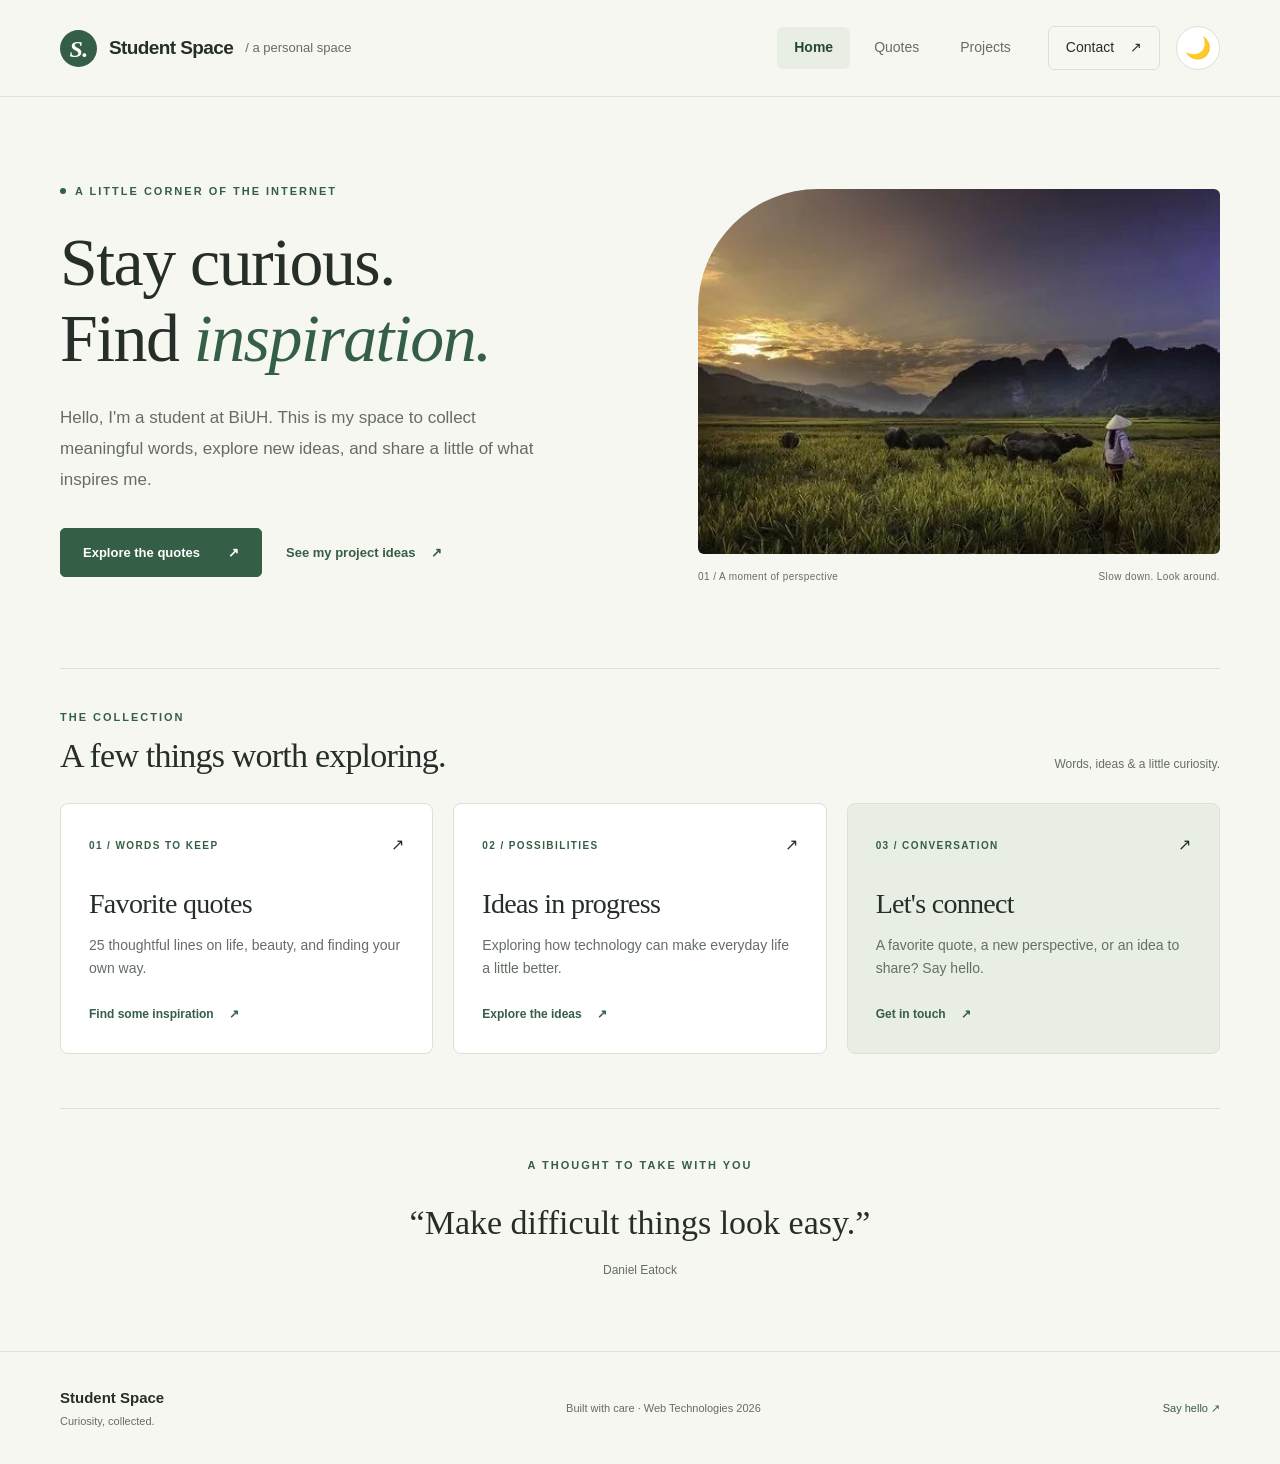
==== index.html @ 456e5ab8 "This is my first commit" ====
<!DOCTYPE html>
<html lang="en">
<head>
  <meta charset="UTF-8">
  <meta name="viewport" content="width=device-width, initial-scale=1.0">
  <meta name="description" content="A personal collection of thoughtful words, project ideas, and things worth exploring.">
  <meta name="theme-color" content="#f7f7f2">
  <title>Home | Student Space</title>
  <link rel="icon" type="image/svg+xml" href="favicon.svg">
  <script src="theme.js"></script>
  <link rel="stylesheet" href="styles.css">
  <script src="nav.js" defer></script>
</head>
<body>
  <a class="skip-link" href="#main-content">Skip to content</a>
  <header id="site-header"><nav class="site-nav container" aria-label="Main navigation">
      <a class="brand" href="index.html" aria-current="page"><span class="brand-mark" aria-hidden="true">S.</span> Student Space<span class="brand-note"> / a personal space</span></a>
      <ul class="nav-links">
        <li><a href="index.html" aria-current="page">Home</a></li>
        <li><a href="quotes.html">Quotes</a></li>
        <li><a href="project.html">Projects</a></li>
        <li><a href="contact.html">Contact <span aria-hidden="true">&nearr;</span></a></li>
      </ul>
      <button id="theme-toggle" class="theme-toggle" type="button" aria-label="Switch to night mode" title="Switch to night mode" hidden><span aria-hidden="true">&#127769;</span></button>
    </nav></header>
  <main id="main-content" class="container">
    <section class="home-hero">
      <div class="hero-copy">
        <p class="eyebrow"><span class="status-dot"></span> A LITTLE CORNER OF THE INTERNET</p>
        <h1>Stay curious.<br>Find <em>inspiration.</em></h1>
        <p class="intro">Hello, I'm a student at BiUH. This is my space to collect meaningful words, explore new ideas, and share a little of what inspires me.</p>
        <div class="button-row"><a class="button" href="quotes.html">Explore the quotes <span aria-hidden="true">&nearr;</span></a><a class="text-link" href="project.html">See my project ideas <span aria-hidden="true">&nearr;</span></a></div>
      </div>
      <figure class="hero-image"><img src="123.jpg" alt="A farmer and buffalo in green fields beneath mountains at sunset" width="510" height="340"><figcaption><span>01 / A moment of perspective</span><span>Slow down. Look around.</span></figcaption></figure>
    </section>
    <section class="explore-section" aria-labelledby="explore-heading">
      <div class="section-heading"><div><p class="eyebrow">THE COLLECTION</p><h2 id="explore-heading">A few things worth exploring.</h2></div><span class="small-note">Words, ideas &amp; a little curiosity.</span></div>
      <div class="feature-grid">
        <a class="feature-card" href="quotes.html"><span class="card-top"><span class="eyebrow">01 / WORDS TO KEEP</span><span aria-hidden="true">&nearr;</span></span><h3>Favorite quotes</h3><p>25 thoughtful lines on life, beauty, and finding your own way.</p><span class="card-link">Find some inspiration <span aria-hidden="true">&nearr;</span></span></a>
        <a class="feature-card" href="project.html"><span class="card-top"><span class="eyebrow">02 / POSSIBILITIES</span><span aria-hidden="true">&nearr;</span></span><h3>Ideas in progress</h3><p>Exploring how technology can make everyday life a little better.</p><span class="card-link">Explore the ideas <span aria-hidden="true">&nearr;</span></span></a>
        <a class="feature-card feature-card-green" href="contact.html"><span class="card-top"><span class="eyebrow">03 / CONVERSATION</span><span aria-hidden="true">&nearr;</span></span><h3>Let's connect</h3><p>A favorite quote, a new perspective, or an idea to share? Say hello.</p><span class="card-link">Get in touch <span aria-hidden="true">&nearr;</span></span></a>
      </div>
    </section>
    <aside class="home-quote"><span class="eyebrow">A THOUGHT TO TAKE WITH YOU</span><blockquote>&ldquo;Make difficult things look easy.&rdquo;</blockquote><p>Daniel Eatock</p></aside>
  </main>
  <footer id="site-footer"><div class="footer-inner container">
      <a class="footer-brand" href="index.html">Student Space<span>Curiosity, collected.</span></a>
      <p>Built with care &middot; Web Technologies 2026</p>
      <a href="contact.html">Say hello <span aria-hidden="true">&nearr;</span></a>
    </div></footer>
</body>
</html>
---- styles.css ----
:root {
  --paper: #f7f7f2;
  --surface: #ffffff;
  --ink: #252e29;
  --muted: #646e65;
  --green: #355e46;
  --green-dark: #264633;
  --sage: #e9eee4;
  --line: #dce1d6;
  --serif: Georgia, 'Times New Roman', serif;
}
* { box-sizing: border-box; }
html { scroll-behavior: smooth; }
body { margin: 0; background: var(--paper); color: var(--ink); font-family: 'Segoe UI', Arial, sans-serif; font-size: 16px; line-height: 1.65; -webkit-font-smoothing: antialiased; }
a { color: inherit; text-decoration: none; }
button, a { -webkit-tap-highlight-color: transparent; }
a:focus-visible { outline: 3px solid var(--green); outline-offset: 5px; }
::selection { background: #d6e4c9; color: var(--ink); }
p, h1, h2, h3, figure { margin: 0; }
.container { width: min(1160px, calc(100% - 80px)); margin-inline: auto; }
.skip-link { position: fixed; left: 20px; top: -80px; padding: 10px 20px; background: var(--green); color: white; z-index: 20; }
.skip-link:focus { top: 12px; }
#site-header { border-bottom: 1px solid var(--line); }
.site-nav { display: flex; align-items: center; justify-content: space-between; gap: 24px; min-height: 96px; }
.brand { display: inline-flex; align-items: center; gap: 12px; font-size: 19px; font-weight: 650; letter-spacing: -.6px; white-space: nowrap; }
.brand-mark { display: grid; place-items: center; background: var(--green); color: white; width: 37px; height: 37px; border-radius: 50%; font-family: var(--serif); font-size: 24px; font-style: italic; }
.brand-note { color: var(--muted); font-size: 13px; font-weight: 400; letter-spacing: 0; }
.nav-links { display: flex; align-items: center; gap: 7px; list-style: none; margin: 0; padding: 0; }
.nav-links a { display: block; font-size: 14px; padding: 9px 17px; border-radius: 6px; color: var(--muted); transition: background .18s, color .18s; }
.nav-links a:hover, .nav-links a[aria-current='page'] { color: var(--green-dark); background: var(--sage); }
.nav-links a[aria-current='page'] { font-weight: 600; }
.nav-links li:last-child a { margin-left: 13px; border: 1px solid var(--line); color: var(--ink); }
.nav-links li:last-child span { margin-left: 12px; }
.eyebrow { color: var(--green); font-size: 11px; line-height: 1.5; font-weight: 650; letter-spacing: 2px; }
h1, h2, h3 { font-family: var(--serif); font-weight: 400; line-height: 1.12; letter-spacing: -1.5px; }
h1 { font-size: clamp(44px, 5.3vw, 72px); }
h1 em { color: var(--green); font-weight: 400; }
h2 { font-size: 34px; letter-spacing: -.8px; }
h3 { font-size: 28px; letter-spacing: -.7px; }
.intro { max-width: 570px; color: var(--muted); font-size: 17px; line-height: 1.85; }
.home-hero { display: grid; grid-template-columns: 1.1fr 1fr; align-items: center; gap: 64px; padding: 78px 0 82px; }
.hero-copy .eyebrow { display: flex; align-items: center; gap: 9px; margin-bottom: 25px; }
.status-dot { width: 6px; height: 6px; background: var(--green); border-radius: 50%; flex: none; }
.hero-copy h1 { margin-bottom: 25px; }
.hero-copy .intro { max-width: 475px; }
.button-row { display: flex; align-items: center; flex-wrap: wrap; gap: 24px; margin-top: 32px; }
.button { display: inline-flex; justify-content: center; align-items: center; gap: 28px; background: var(--green); color: white; padding: 13px 22px; border: 1px solid var(--green); border-radius: 5px; font-size: 13px; font-weight: 600; transition: background .18s; }
.button:hover { background: var(--green-dark); }
.text-link { display: inline-flex; align-items: center; gap: 16px; font-size: 13px; font-weight: 600; color: var(--green); }
.text-link:hover { text-decoration: underline; text-underline-offset: 5px; }
.hero-image { margin-top: 14px; }
.hero-image img { display: block; width: 100%; height: 365px; object-fit: cover; border-radius: 120px 6px 6px 6px; }
.hero-image figcaption { display: flex; justify-content: space-between; flex-wrap: wrap; gap: 8px; margin-top: 15px; color: var(--muted); font-size: 10px; letter-spacing: .4px; }
.explore-section { padding: 40px 0 54px; border-top: 1px solid var(--line); }
.section-heading { display: flex; align-items: flex-end; justify-content: space-between; gap: 24px; margin-bottom: 28px; }
.section-heading .eyebrow { margin-bottom: 12px; }
.small-note { color: var(--muted); font-size: 12px; }
.feature-grid { display: grid; grid-template-columns: repeat(3, minmax(0, 1fr)); gap: 20px; }
.feature-card { display: flex; flex-direction: column; padding: 28px; background: var(--surface); border: 1px solid var(--line); border-radius: 8px; transition: border-color .18s, transform .18s; }
.feature-card:hover { border-color: #829a7b; transform: translateY(-3px); }
.card-top { display: flex; justify-content: space-between; align-items: center; gap: 16px; margin-bottom: 30px; }
.card-top .eyebrow { font-size: 10px; letter-spacing: 1.4px; }
.feature-card p { color: var(--muted); font-size: 14px; margin-top: 14px; margin-bottom: 25px; }
.card-link { margin-top: auto; color: var(--green); font-size: 12px; font-weight: 600; }
.card-link span { margin-left: 12px; }
.feature-card-green { background: var(--sage); }
.home-quote { text-align: center; border-top: 1px solid var(--line); padding: 42px 0 60px; }
.home-quote blockquote { font-family: var(--serif); font-size: clamp(24px, 3vw, 34px); margin: 18px 0 10px; }
.home-quote p { color: var(--muted); font-size: 12px; }
.page-heading { padding: 68px 0 50px; }
.page-heading .eyebrow { margin-bottom: 20px; }
.page-heading h1 { margin-bottom: 20px; }
.collection-bar { display: flex; align-items: center; justify-content: space-between; gap: 20px; border-top: 1px solid var(--line); padding: 22px 0; font-size: 12px; color: var(--muted); }
.collection-bar > span:first-child { font-weight: 600; color: var(--ink); }
.count { display: inline-block; margin-left: 8px; border-radius: 20px; padding: 1px 9px; background: var(--sage); color: var(--green); font-size: 10px; }
.quotes-grid { display: grid; grid-template-columns: repeat(3, minmax(0, 1fr)); gap: 20px; }
.quote { display: flex; flex-direction: column; min-width: 0; min-height: 280px; padding: 25px 28px; background: var(--surface); border: 1px solid var(--line); border-radius: 8px; }
.quote:nth-child(6n + 1) { background: var(--sage); border-color: #dce4d4; }
.quote-top { display: flex; align-items: flex-start; justify-content: space-between; height: 42px; margin-bottom: 14px; }
.quote-mark { color: #6d8565; font: 64px/1 var(--serif); }
.quote-number { color: var(--muted); font-size: 10px; letter-spacing: 1px; padding-top: 4px; }
.quote blockquote { margin: 0 0 30px; font-family: var(--serif); font-size: 23px; line-height: 1.5; letter-spacing: -.35px; }
.quote footer { display: flex; flex-wrap: wrap; gap: 4px 12px; align-items: baseline; justify-content: space-between; padding-top: 17px; margin-top: auto; border-top: 1px solid var(--line); }
.quote cite { font-style: normal; font-weight: 600; font-size: 11px; }
.source { color: var(--muted); font-size: 10px; }
.closing-note { display: flex; justify-content: space-between; align-items: center; gap: 24px; padding: 35px 0; margin: 35px 0 30px; border-top: 1px solid var(--line); }
.closing-note p { font-family: var(--serif); font-size: 23px; }
.project-grid { display: grid; grid-template-columns: repeat(2, minmax(0, 1fr)); gap: 22px; }
.project-card { padding: 34px; background: var(--surface); border: 1px solid var(--line); border-radius: 8px; }
.project-card:nth-child(2), .project-card:nth-child(3) { background: var(--sage); }
.project-number { font-family: var(--serif); font-style: italic; font-size: 34px; color: #6d8565; }
.project-card h2 { margin-bottom: 18px; }
.project-card p { color: var(--muted); font-size: 14px; max-width: 430px; }
.project-card .project-tagline { color: var(--ink); font-weight: 600; margin-bottom: 9px; }
.idea-label { display: inline-block; font-size: 10px; margin-top: 28px; padding: 5px 11px; border: 1px solid #bccab4; border-radius: 30px; color: var(--green); }
.contact-panel { display: grid; grid-template-columns: 1fr 1fr; align-items: center; gap: 65px; padding: 46px; background: var(--sage); border: 1px solid var(--line); border-radius: 8px; margin: 5px 0 55px; }
.contact-panel h2 { margin: 16px 0 20px; font-size: 37px; }
.contact-panel p:not(.eyebrow) { color: var(--muted); max-width: 410px; font-size: 14px; }
.contact-details { border-left: 1px solid #c9d4c2; padding-left: 40px; }
.email-link { display: flex; justify-content: space-between; align-items: center; gap: 15px; font-family: var(--serif); font-size: clamp(20px, 2.4vw, 29px); border-bottom: 1px solid #b7c6ae; padding: 16px 0; margin-bottom: 15px; overflow-wrap: anywhere; }
.email-link:hover { color: var(--green); }
.contact-panel .small-note { font-size: 12px; }
#site-footer { margin-top: 10px; border-top: 1px solid var(--line); }
.footer-inner { display: flex; justify-content: space-between; align-items: center; gap: 24px; min-height: 112px; padding-block: 24px; font-size: 11px; color: var(--muted); }
.footer-brand { font-size: 15px; color: var(--ink); font-weight: 600; }
.footer-brand span { display: block; font-size: 11px; font-weight: 400; color: var(--muted); margin-top: 2px; }
.footer-inner > a:last-child { color: var(--green); }
.footer-inner > a:last-child:hover { text-decoration: underline; }
.quote-hero { padding: clamp(28px, 5vw, 60px); margin-bottom: 36px; background: var(--sage); border: 1px solid var(--line); border-radius: 12px; text-align: center; }
.quote-hero .eyebrow { font-family: 'Segoe UI', Arial, sans-serif; font-size: 11px; letter-spacing: 2px; line-height: 1.5; font-weight: 650; }
.featured-quote { max-width: 850px; margin: 26px auto 30px; }
.featured-quote blockquote { margin: 0 0 22px; font-family: var(--serif); font-size: clamp(26px, 3.5vw, 44px); line-height: 1.4; letter-spacing: -.7px; }
.featured-attribution { color: var(--green); font-size: 14px; }
.featured-attribution cite { font-style: normal; }
.quote-hero .button { font-family: inherit; cursor: pointer; min-height: 44px; }
.quote-hero .button[hidden] { display: none; }
.quote-hero .button:focus-visible { outline: 3px solid var(--green); outline-offset: 5px; }
@media (min-width: 1500px) { .home-hero { padding-block: 100px; } }
@media (max-width: 1000px) {
  .brand-note { display: none; }
  .home-hero { gap: 35px; }
  .hero-image img { height: 340px; }
  .quotes-grid { grid-template-columns: repeat(2, minmax(0, 1fr)); }
  .feature-card { padding: 23px; }
  .section-heading > .small-note { display: none; }
  .contact-panel { gap: 32px; padding: 32px; }
  .contact-details { padding-left: 24px; }
}
@media (max-width: 700px) {
  .container { width: calc(100% - 36px); }
  .site-nav { flex-wrap: wrap; justify-content: center; gap: 14px; padding-block: 19px 14px; }
  .brand { justify-content: center; width: 100%; }
  .brand-note { display: inline; }
  .nav-links { width: 100%; justify-content: center; gap: 3px; }
  .nav-links a { padding: 8px 12px; font-size: 12px; }
  .nav-links li:last-child a { margin-left: 4px; }
  .nav-links li:last-child span { margin-left: 5px; }
  .home-hero { grid-template-columns: 1fr; gap: 30px; padding: 43px 0; }
  .hero-copy .eyebrow { font-size: 9px; letter-spacing: 1.5px; }
  .intro { font-size: 15px; }
  .hero-image { margin-top: 0; }
  .hero-image img { height: auto; aspect-ratio: 1.5; border-top-left-radius: 80px; }
  .feature-grid, .project-grid { grid-template-columns: 1fr; }
  .feature-card { padding: 26px; }
  .section-heading h2 { font-size: 29px; }
  .page-heading { padding: 42px 0 32px; }
  .collection-bar { font-size: 11px; align-items: flex-start; }
  .collection-bar > span:last-child { max-width: 150px; text-align: right; }
  .quotes-grid { gap: 14px; }
  .quote { padding: 21px; }
  .quote blockquote { font-size: 21px; }
  .closing-note { flex-direction: column; align-items: flex-start; margin-bottom: 10px; }
  .contact-panel { grid-template-columns: 1fr; gap: 30px; padding: 28px; }
  .contact-panel h2 { font-size: 32px; }
  .contact-details { border-left: 0; border-top: 1px solid #c9d4c2; padding: 25px 0 0; }
  .email-link { font-size: 25px; }
  .footer-inner { flex-wrap: wrap; gap: 16px; }
  .footer-inner > p { order: 3; width: 100%; }
}
@media (max-width: 480px) {
  .quotes-grid { grid-template-columns: 1fr; }
  .quote { min-height: 240px; padding: 26px; }
  .quote blockquote { font-size: 24px; }
  .project-card { padding: 26px; }
  .project-card h2 { font-size: 29px; }
  .button-row { gap: 20px; }
  .hero-image figcaption { font-size: 9px; }
}
@media (prefers-reduced-motion: reduce) {
  html { scroll-behavior: auto; }
  *, *::before, *::after { transition: none !important; }
}

/* Shared light/night palette and emoji theme switch. */
:root { color-scheme: light; --button-text: #ffffff; }
:root[data-theme="dark"] {
  color-scheme: dark;
  --paper: #171e1a;
  --surface: #202a24;
  --ink: #edf2e9;
  --muted: #b3bfb2;
  --green: #afd3ad;
  --green-dark: #c6e4bf;
  --sage: #29372d;
  --line: #415046;
  --button-text: #17241b;
}
.button, .brand-mark, .skip-link { color: var(--button-text); }
[data-theme="dark"] ::selection { background: #4a6651; color: #ffffff; }
[data-theme="dark"] .quote:nth-child(6n + 1),
[data-theme="dark"] .contact-details,
[data-theme="dark"] .email-link,
[data-theme="dark"] .idea-label { border-color: var(--line); }
[data-theme="dark"] .quote-mark,
[data-theme="dark"] .project-number { color: var(--green); }
.theme-toggle {
  display: inline-flex;
  align-items: center;
  justify-content: center;
  flex-shrink: 0;
  width: 44px;
  height: 44px;
  padding: 0;
  border: 1px solid var(--line);
  border-radius: 50%;
  background: var(--surface);
  color: var(--ink);
  font-size: 21px;
  cursor: pointer;
}
.theme-toggle[hidden] { display: none; }
.theme-toggle:hover { background: var(--sage); border-color: var(--green); }
.theme-toggle:focus-visible { outline: 3px solid var(--green); outline-offset: 4px; }
@media (min-width: 701px) {
  .site-nav { gap: 16px; }
  .site-nav .nav-links { margin-left: auto; }
}
@media (min-width: 701px) and (max-width: 1100px) {
  .brand-note { display: none; }
}
@media (max-width: 700px) {
  .site-nav .brand { width: auto; margin-right: auto; }
  .site-nav .theme-toggle { order: 0; }
  .site-nav .nav-links { order: 1; }
  .site-nav .brand-note { display: none; }
}
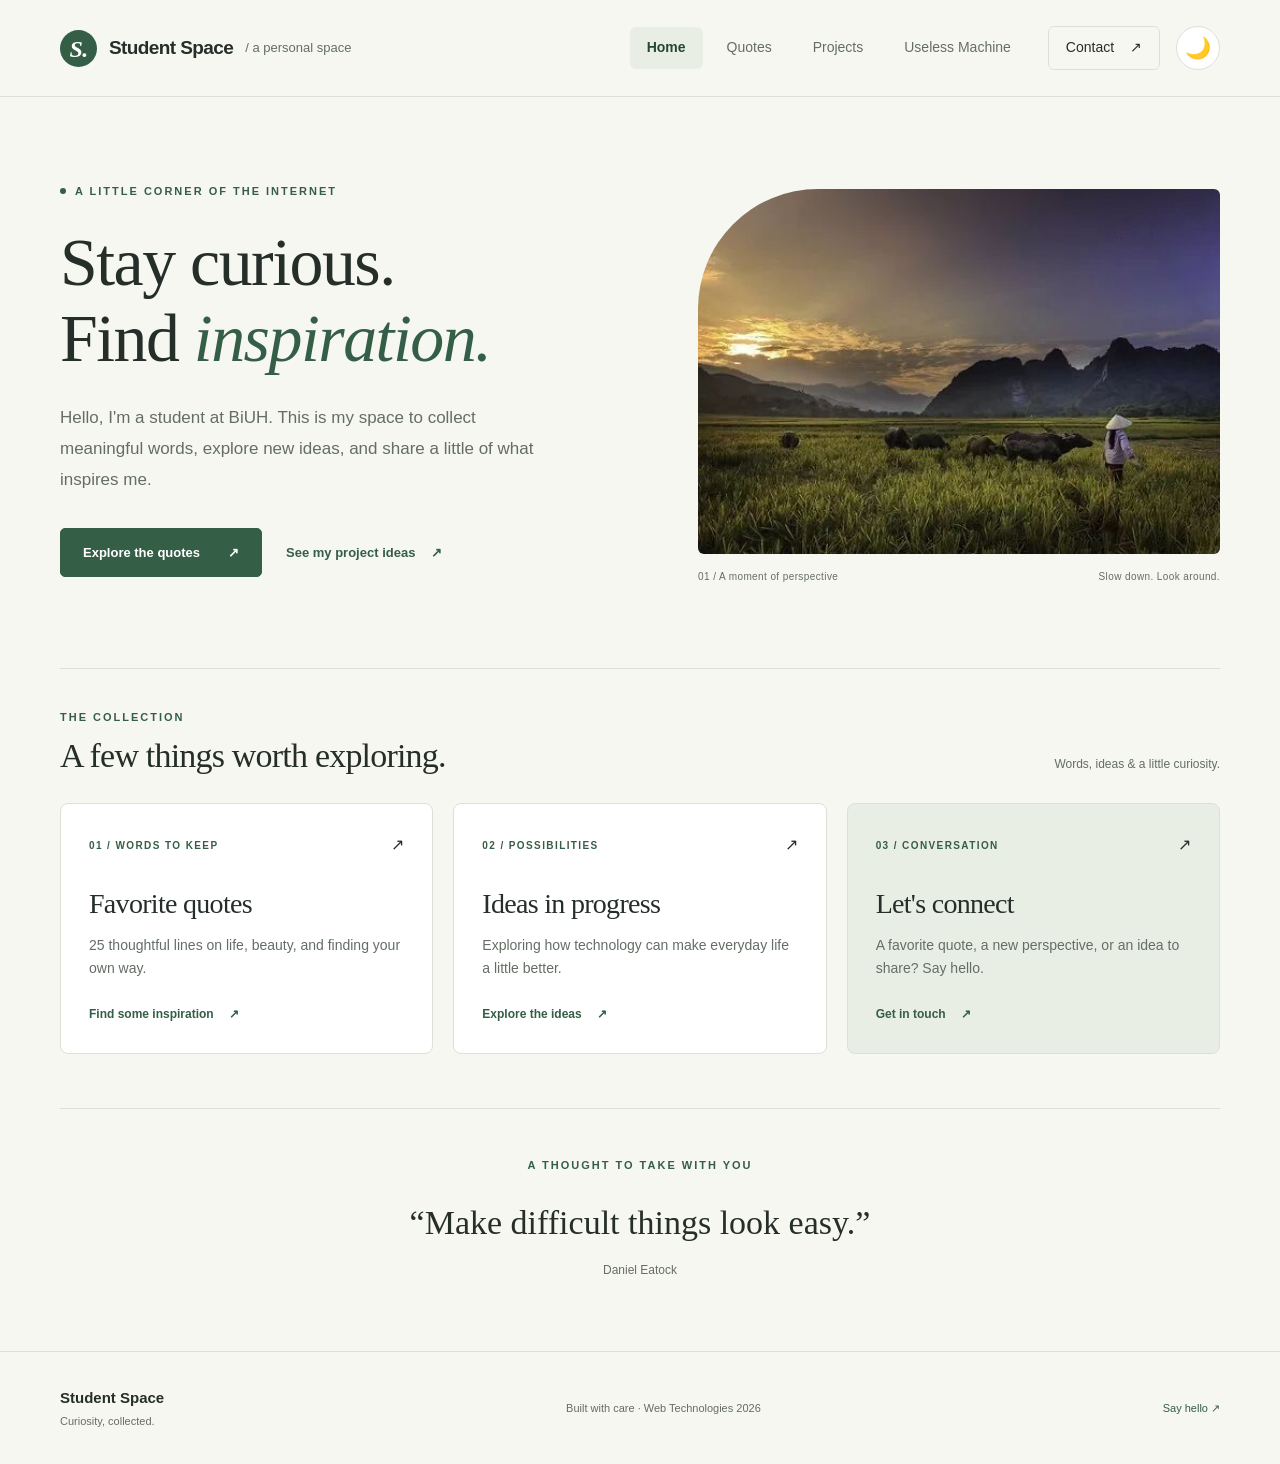
==== commit 8b6febb4: "add a machine with a dog" ====
--- a/index.html
+++ b/index.html
@@ -12,13 +12,14 @@
   <script src="nav.js" defer></script>
 </head>
 <body>
-  <a class="skip-link" href="#main-content">Skip to content</a>
+  <a class="skip-link" href="#main-content">Skip to contentq</a>
   <header id="site-header"><nav class="site-nav container" aria-label="Main navigation">
       <a class="brand" href="index.html" aria-current="page"><span class="brand-mark" aria-hidden="true">S.</span> Student Space<span class="brand-note"> / a personal space</span></a>
       <ul class="nav-links">
         <li><a href="index.html" aria-current="page">Home</a></li>
         <li><a href="quotes.html">Quotes</a></li>
         <li><a href="project.html">Projects</a></li>
+        <li><a href="useless-machine.html">Useless Machine</a></li>
         <li><a href="contact.html">Contact <span aria-hidden="true">&nearr;</span></a></li>
       </ul>
       <button id="theme-toggle" class="theme-toggle" type="button" aria-label="Switch to night mode" title="Switch to night mode" hidden><span aria-hidden="true">&#127769;</span></button>
